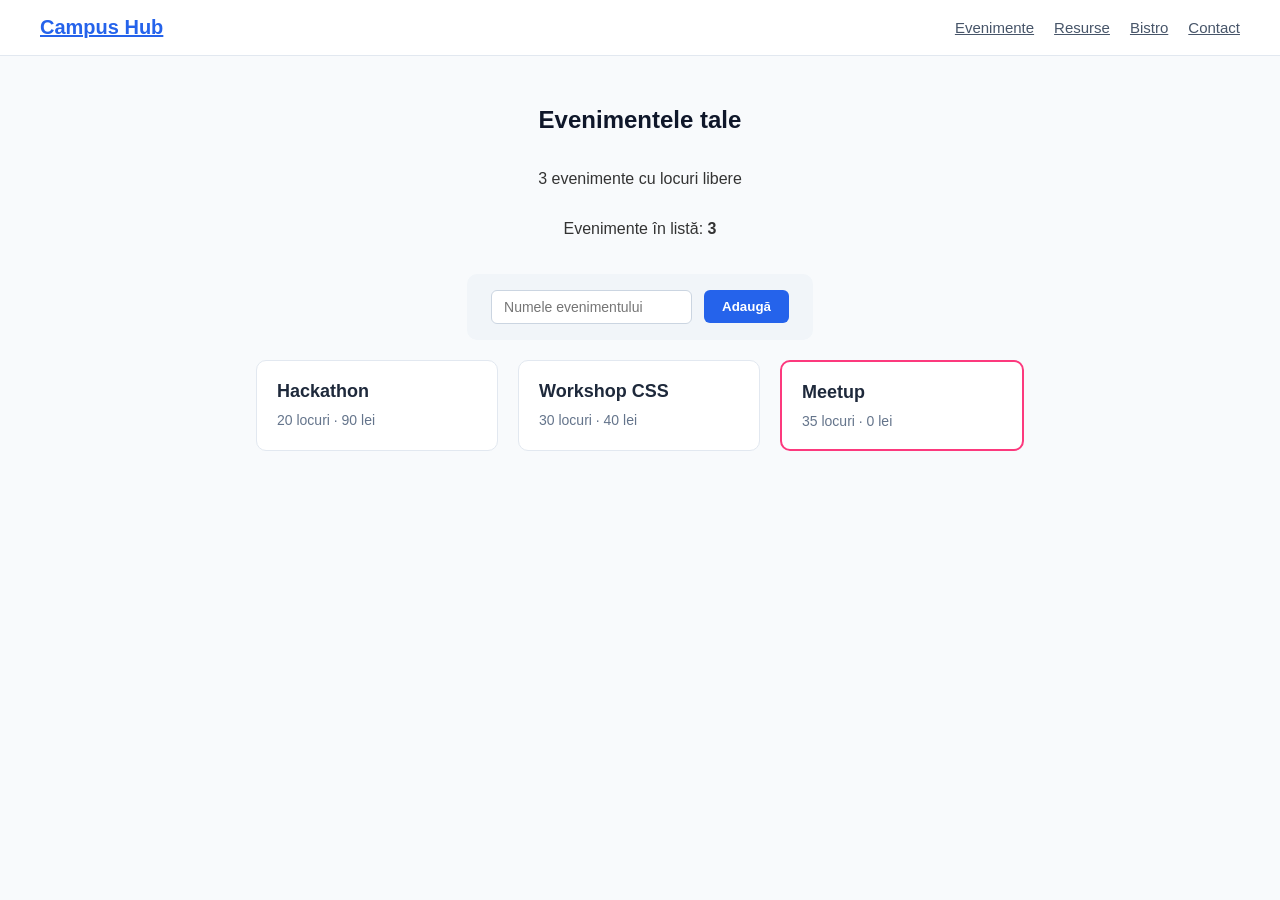
==== evenimente/evenimente.html @ 73d07f35 "sesiunea-17-dom" ====
<!doctype html>
<html lang="ro">
  <head>
    <meta charset="UTF-8" />
    <meta name="viewport" content="width=device-width, initial-scale=1.0" />
    <title>Campus Hub · Evenimente</title>

    <link rel="stylesheet" href="../style.css" />
    <link rel="stylesheet" href="evenimente.css" />
    <!-- Exercițiul 1: scrie aici, după linkurile către CSS, linia <script defer src="../js/sesiunea-17.js"></script> -->
     <script defer src="../js/sesiunea-17.js"></script>
  </head>

  <body>
    <header class="header">
      <a class="logo" href="../index.html">Campus Hub</a>

      <nav class="nav-list">
        <a href="evenimente.html">Evenimente</a>
        <a href="../index.html">Resurse</a>
        <a href="../bistro/bistro.html">Bistro</a>
        <a href="#">Contact</a>
      </nav>
    </header>

    <section class="evenimente">
      <h2 id="titlu">Evenimente</h2>

      <p id="descriere">Ce se întâmplă în Campus Hub luna aceasta.</p>

      <p>Evenimente în listă: <strong id="contor">3</strong></p>

      <!-- Sesiunea 18: câmpul și butonul de adăugare. Acum doar stau aici; în sesiunea 18 le legăm cu click. -->
      <div class="signup-form">
        <input class="form-input" id="input-eveniment" type="text" placeholder="Numele evenimentului" />
        <button class="btn-submit" id="buton-adauga" type="button">Adaugă</button>
      </div>

      <!-- Sesiunea 18: fiecare card primește la bază două butoane. Stilurile lor sunt deja în evenimente.css.
           <div class="card-actions">
             <button class="btn-edit" type="button">Editează</button>
             <button class="btn-delete" type="button">Șterge</button>
           </div>
      -->

      <div class="card-container" id="lista-evenimente">
        <div class="card">
          <h3>Hackathon</h3>
          <p>20 locuri · 90 lei</p>
        </div>

        <div class="card">
          <h3>Workshop CSS</h3>
          <p>0 locuri · 40 lei</p>
        </div>

        <div class="card">
          <h3>Meetup</h3>
          <p>35 locuri · 0 lei</p>
        </div>
      </div>
    </section>
  </body>
</html>
---- style.css ----
/* Stiluri Generale */
body {
  font-family: "Segoe UI", Tahoma, Geneva, Verdana, sans-serif;
  color: #333333;
  background-color: #f8fafc;
  margin: 0;
  padding: 0;
}

/* Header & Navigare */
.header {
  display: flex;
  justify-content: space-between;
  align-items: center;
  background-color: #ffffff;
  padding: 16px 40px;
  border-bottom: 1px solid #e2e8f0;

  position: sticky;
  top: 0;
  z-index: 10;
}

.logo {
  font-size: 20px;
  font-weight: 700;
  color: #2563eb;
}

.nav-list {
  display: flex;
  gap: 20px;
  align-items: center;
}

.nav-list a {
  color: #475569;
  font-size: 15px;
  font-weight: 500;
}

a {
  color: #2563eb;
}

/* Secțiuni și Separatore */
section {
  padding: 30px 40px;
  display: flex;
  flex-direction: column;
  align-items: center;
}

.separator {
  border: 0;
  border-top: 1px solid #e2e8f0;
  margin: 20px 40px;
}

/* Secțiunea Hero / Principală */
.hero-section {
  background-color: #ffffff;
  border-bottom: 1px solid #e2e8f0;
}

.hero-title {
  font-size: 2rem;
  font-weight: 700;
  color: #1e293b;
  margin: 10px 0;
}

/* Diferența dintre pseudo-clasă și pseudo-element:
   - pseudo-clasa (:hover) stilizează elementul existent într-o anumită stare
     (ex. când mouse-ul este deasupra lui);
   - pseudo-elementul (::after) creează o parte nouă, virtuală, a elementului
     (ex. un emoji adăugat după text, care nu există în HTML). */

/* Pseudo-clasă: la hover se schimbă culoarea */
.hero-title:hover {
  color: #2563eb;
}

/* Pseudo-element: emoji după titlu */
.hero-title::after {
  content: " 🎓";
}

.hero-subtitle {
  font-size: 1.125rem;
  text-align: center;
  font-weight: 400;
  color: #64748b;
  margin: 0 0 20px 0;
}

.hero-img {
  width: 250px;
  max-width: 100%;
  border-radius: 12px;
  margin: 15px 0;

  top: 100px;
}

.btn-link {
  display: flex;
  align-items: center;
  justify-content: center;
  background-color: #eff6ff;
  color: #2563eb;
  padding: 10px 20px;
  border-radius: 8px;
  font-weight: 600;
  margin: 15px 0;
}

/* Liste de informații */
.info-list {
  display: flex;
  gap: 25px;
  padding: 0;
  margin: 20px 0;
}

.info-list li {
  display: flex;
  align-items: center;
  gap: 8px;
  color: #475569;
  font-weight: 500;
}

/* Formular înscriere */
.signup-form {
  display: flex;
  align-items: center;
  gap: 12px;
  background-color: #f1f5f9;
  padding: 16px 24px;
  border-radius: 10px;
  margin: 20px 0;
}

.form-label {
  display: flex;
  align-items: center;
  gap: 10px;
  font-weight: 600;
  color: #334155;
}

.form-input {
  padding: 8px 12px;
  border: 1px solid #cbd5e1;
  border-radius: 6px;
  font-size: 14px;
}

.btn-submit {
  display: flex;
  align-items: center;
  gap: 8px;
  background-color: #2563eb;
  color: #ffffff;
  border: none;
  padding: 9px 18px;
  border-radius: 6px;
  font-weight: 600;
}

/* Tabel */
.schedule-table {
  border-collapse: collapse;
  margin: 20px 0;
  width: 100%;
  max-width: 300px;
  background-color: #ffffff;
  border: 1px solid #e2e8f0;
  border-radius: 8px;
}

.schedule-table th {
  background-color: #f8fafc;
  color: #475569;
  font-weight: 600;
  padding: 12px;
  border-bottom: 1px solid #e2e8f0;
}

.schedule-table td {
  padding: 12px;
  color: #334155;
  border-bottom: 1px solid #f1f5f9;
}

/* Carduri Evenimente */
.evenimente h2,
.resources-section h2 {
  font-size: 24px;
  color: #0f172a;
  margin-bottom: 20px;
}

.card-container {
  display: flex;
  gap: 20px;
  justify-content: center;
  position: relative;
}

.card {
  background-color: #ffffff;
  border: 1px solid #e2e8f0;
  border-radius: 10px;
  padding: 20px;
  width: 200px;
  display: flex;
  flex-direction: column;
  gap: 10px;
  position: relative;
}

/* Tema sesiunii 7: transition pe .card (nu pe :hover), ca să meargă și la întoarcere */
.card {
  transition:
    box-shadow 0.3s ease,
    top 0.3s ease;
}

.card:hover {
  position: relative;
  top: -14px;
  box-shadow: 0 10px 24px blue;
}

#card-active {
  background-color: #1ef23a;
  right: 14px;
  z-index: 3;
}

.card-nou {
  color: white;
  padding: 2px 4px;
  border-radius: 5px;
  background-color: #fc397d;

  position: absolute;
  right: -5px;
  z-index: 2;
  /* top: -5; */
}

/* .card */

.card h3 {
  margin: 0;
  font-size: 18px;
  color: #1e293b;
  display: flex;
  align-items: center;
  gap: 8px;
}

.card p {
  margin: 0;
  color: #64748b;
  font-size: 14px;
}

.data {
  color: #2563eb;
  font-weight: 700;
}

/* Secțiunea Resurse */
.resource-description {
  color: #475569;
  max-width: 600px;
  margin-bottom: 15px;
}

code {
  background-color: #e2e8f0;
  padding: 2px 6px;
  border-radius: 4px;
  font-size: 14px;
}

.resources-list {
  display: flex;
  flex-direction: column;
  gap: 10px;
  margin-bottom: 25px;
}

.resources-list li {
  color: #334155;
}

.video-embed {
  width: 100%;
  max-width: 560px;
  height: auto;
  aspect-ratio: 16 / 9;
  border-radius: 12px;
  border: 1px solid #e2e8f0;
}

/* Footer */
.footer {
  display: flex;
  justify-content: space-between;
  align-items: center;
  background-color: #ffffff;
  padding: 20px 40px;
  border-top: 1px solid #e2e8f0;
  color: #64748b;
  font-size: 14px;
}

.footer-links {
  display: flex;
  gap: 16px;
}

.footer-links a {
  color: #64748b;
  font-weight: 500;
}

.chat-wid {
  position: fixed;
  right: 50px;
  bottom: 50px;
}

/* min-width =  */
/* width = doar daca ecranul === width */
/* max-width = de la 0 pana la max */

@media (max-width: 768px) {
  .header {
    padding: 12px 20px;
  }

  .nav-list {
    gap: 12px;
  }

  section {
    padding: 24px 20px;
  }

  .hero-title {
    font-size: 1.5rem;
    text-align: center;
  }

  .info-list {
    flex-direction: column;
    align-items: flex-start;
    gap: 12px;
  }

  .signup-form {
    flex-direction: column;
    align-items: stretch;
  }

  .form-label {
    flex-direction: column;
    align-items: flex-start;
  }

  .form-input,
  .btn-submit {
    box-sizing: border-box;
    width: 100%;
  }

  .btn-submit {
    justify-content: center;
  }

  .card-container {
    flex-direction: column;
    width: 100%;
  }

  .card {
    width: 100%;
    box-sizing: border-box;
  }

  .footer {
    flex-direction: column;
    gap: 12px;
  }

  .chat-wid {
    right: 20px;
    bottom: 20px;
  }
}

/* ==========================================================================
   Tema sesiunii 7: Campus Hub prinde viață
   ========================================================================== */

/* Rânduri alternate în agenda evenimentului */
.schedule-table tbody tr:nth-child(even) {
  background-color: #f8fafc;
}

/* Badge-ul „Nou” pulsează (doar cel din card, nu și butonul de chat) */
@keyframes pulse {
  0% {
    opacity: 1;
  }
  50% {
    opacity: 0.4;
  }
  100% {
    opacity: 1;
  }
}

.card .card-nou {
  animation: pulse 1.5s ease infinite;
}
---- evenimente/evenimente.css ----
/* Campus Hub · pagina Evenimente
   Aspectul de bază (antet, carduri, câmp, buton) vine din ../style.css.
   Aici sunt doar regulile care nu există acolo. */

/* Cardurile adăugate de JavaScript trec pe rândul următor, nu ies din pagină */
.card-container {
  flex-wrap: wrap;
}

/* Clase pe care JavaScript le pune și le scoate cu classList (sesiunea 17) */
.epuizat {
  opacity: 0.45;
}

.epuizat h3 {
  text-decoration: line-through;
}

.recomandat {
  border: 2px solid #fc397d;
}

/* ==========================================================================
   Pregătit pentru sesiunea 18: butoanele de pe carduri.
   Câmpul și butonul „Adaugă” folosesc clasele din style.css:
   .signup-form, .form-input, .btn-submit.
   ========================================================================== */

/* Rândul cu butoanele Editează și Șterge, la baza cardului */
.card-actions {
  display: flex;
  gap: 8px;
  margin-top: 4px;
}

.btn-edit,
.btn-delete {
  flex: 1;
  padding: 6px 10px;
  border-radius: 6px;
  font-size: 13px;
  font-weight: 600;
  cursor: pointer;
}

.btn-edit {
  background-color: #eff6ff;
  color: #2563eb;
  border: 1px solid #bfdbfe;
}

.btn-delete {
  background-color: #fff1f2;
  color: #e11d48;
  border: 1px solid #fecdd3;
}

/* Câmpul care apare în card când editezi un eveniment */
.card-input {
  padding: 6px 10px;
  border: 1px solid #cbd5e1;
  border-radius: 6px;
  font-size: 14px;
}
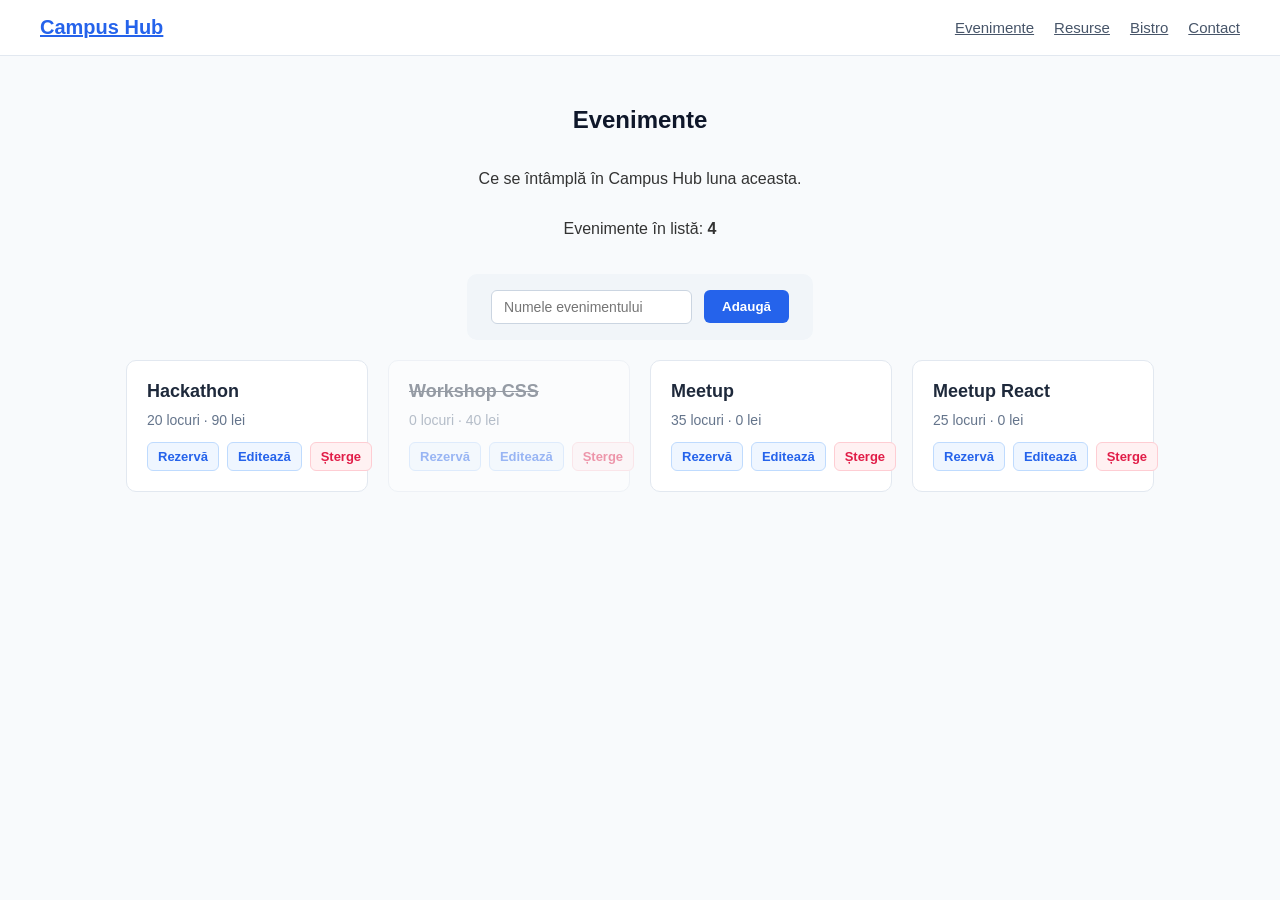
==== commit 67c3a45a: "s18-dom_evenimente" ====
--- a/evenimente/evenimente.html
+++ b/evenimente/evenimente.html
@@ -8,7 +8,7 @@
     <link rel="stylesheet" href="../style.css" />
     <link rel="stylesheet" href="evenimente.css" />
     <!-- Exercițiul 1: scrie aici, după linkurile către CSS, linia <script defer src="../js/sesiunea-17.js"></script> -->
-     <script defer src="../js/sesiunea-17.js"></script>
+     <script defer src="../js/sesiunea-18.js"></script>
   </head>
 
   <body>
